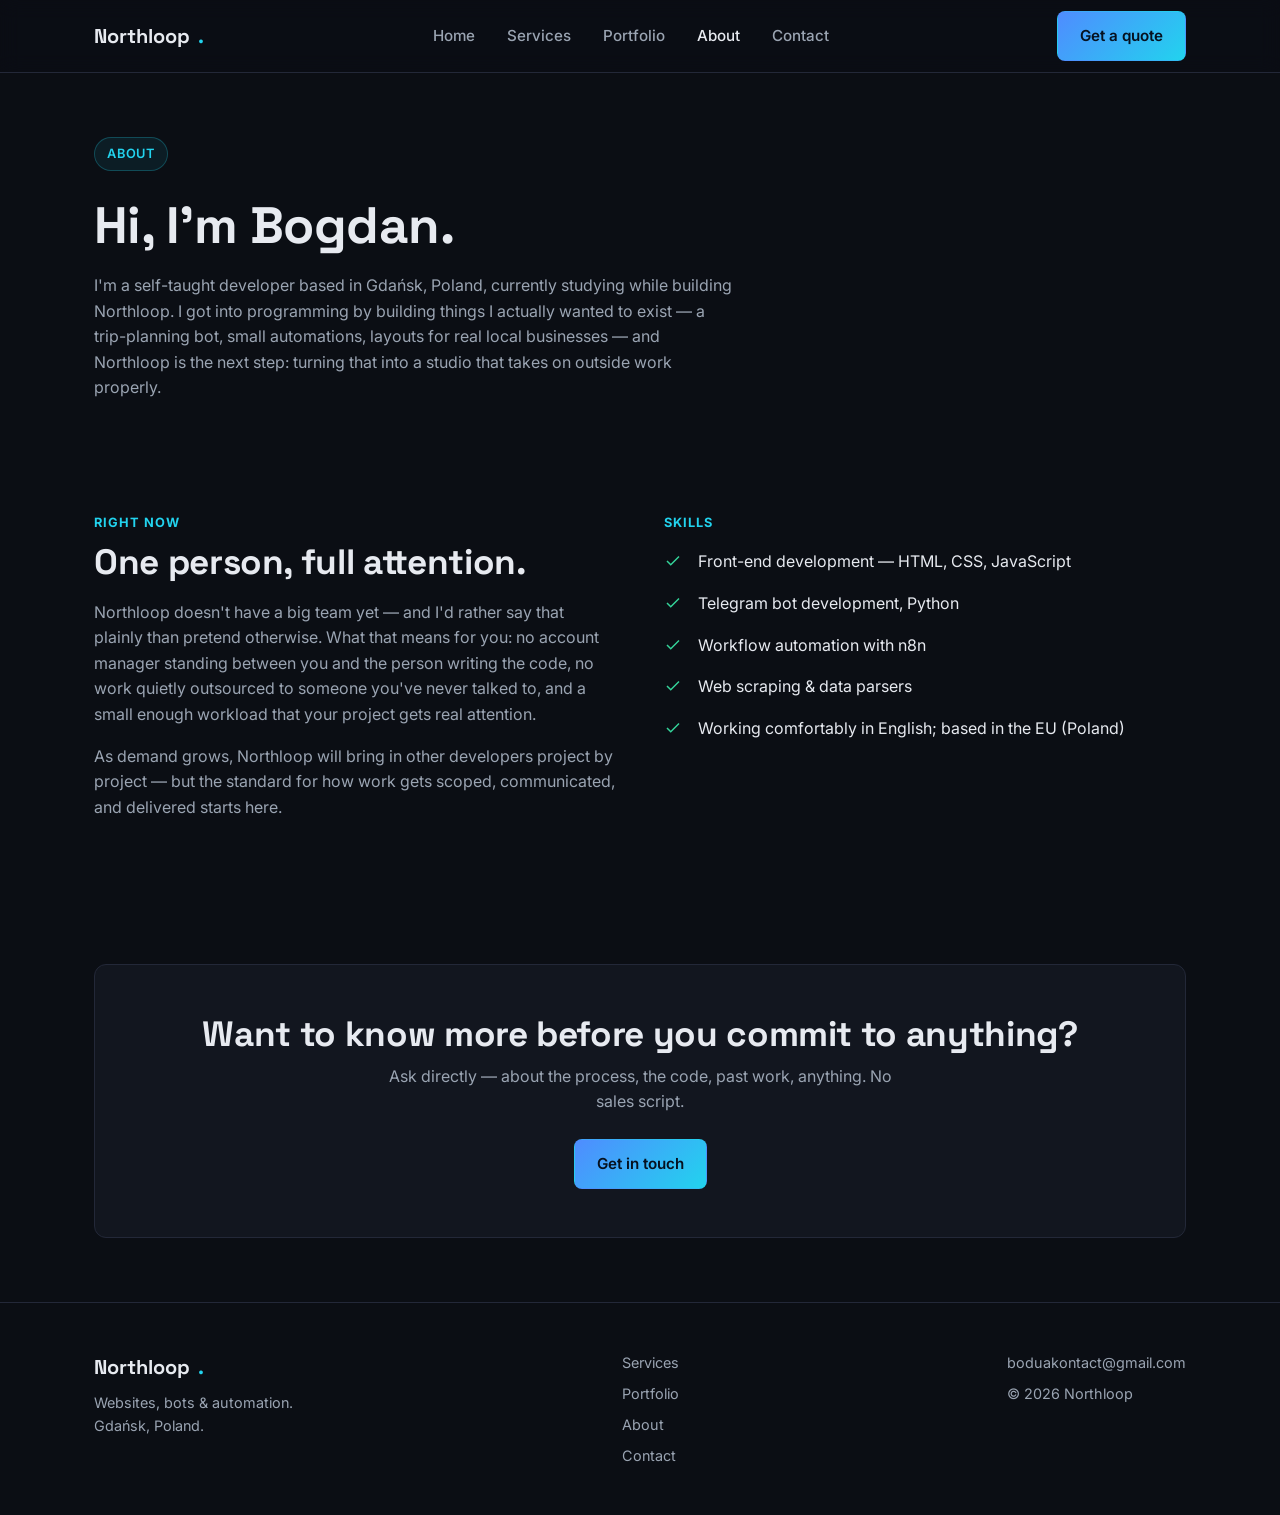
==== about.html @ 8e1c88f4 "Initial version of Northloop studio website" ====
<!DOCTYPE html>
<html lang="en">
<head>
  <meta charset="UTF-8">
  <meta name="viewport" content="width=device-width, initial-scale=1.0">
  <title>About — Northloop</title>
  <meta name="description" content="Northloop is run by Bogdan, a self-taught developer based in Gdańsk, Poland, building websites, bots, and automation for real businesses.">
  <link rel="icon" type="image/svg+xml" href="img/favicon.svg">
  <link rel="preconnect" href="https://fonts.googleapis.com">
  <link href="https://fonts.googleapis.com/css2?family=Space+Grotesk:wght@500;700&family=Inter:wght@400;500;600;700&display=swap" rel="stylesheet">
  <link rel="stylesheet" href="css/style.css">
</head>
<body>

  <header class="site-header">
    <div class="container nav-row">
      <a href="index.html" class="brand">Northloop<span class="dot">.</span></a>
      <nav class="main-nav" aria-label="Primary">
        <a href="index.html">Home</a>
        <a href="services.html">Services</a>
        <a href="portfolio.html">Portfolio</a>
        <a href="about.html" aria-current="page">About</a>
        <a href="contact.html">Contact</a>
      </nav>
      <a href="contact.html" class="btn btn-primary nav-cta">Get a quote</a>
      <button class="nav-toggle" aria-label="Toggle menu" aria-expanded="false">
        <svg width="20" height="20" viewBox="0 0 24 24" fill="none" stroke="currentColor" stroke-width="2" stroke-linecap="round"><line x1="3" y1="6" x2="21" y2="6"/><line x1="3" y1="12" x2="21" y2="12"/><line x1="3" y1="18" x2="21" y2="18"/></svg>
      </button>
    </div>
    <div class="mobile-menu container">
      <a href="index.html">Home</a>
      <a href="services.html">Services</a>
      <a href="portfolio.html">Portfolio</a>
      <a href="about.html">About</a>
      <a href="contact.html">Contact</a>
    </div>
  </header>

  <main>

    <section class="page-hero">
      <div class="container">
        <span class="eyebrow">About</span>
        <h1>Hi, I'm Bogdan.</h1>
        <p>I'm a self-taught developer based in Gdańsk, Poland, currently studying while building Northloop. I got into programming by building things I actually wanted to exist — a trip-planning bot, small automations, layouts for real local businesses — and Northloop is the next step: turning that into a studio that takes on outside work properly.</p>
      </div>
    </section>

    <section>
      <div class="container split">
        <div>
          <span class="kicker">Right now</span>
          <h2>One person, full attention.</h2>
          <p>Northloop doesn't have a big team yet — and I'd rather say that plainly than pretend otherwise. What that means for you: no account manager standing between you and the person writing the code, no work quietly outsourced to someone you've never talked to, and a small enough workload that your project gets real attention.</p>
          <p>As demand grows, Northloop will bring in other developers project by project — but the standard for how work gets scoped, communicated, and delivered starts here.</p>
        </div>
        <div>
          <span class="kicker">Skills</span>
          <ul class="list-check">
            <li><svg width="18" height="18" viewBox="0 0 24 24" fill="none" stroke="currentColor" stroke-width="2"><path d="M20 6L9 17l-5-5"/></svg><span>Front-end development — HTML, CSS, JavaScript</span></li>
            <li><svg width="18" height="18" viewBox="0 0 24 24" fill="none" stroke="currentColor" stroke-width="2"><path d="M20 6L9 17l-5-5"/></svg><span>Telegram bot development, Python</span></li>
            <li><svg width="18" height="18" viewBox="0 0 24 24" fill="none" stroke="currentColor" stroke-width="2"><path d="M20 6L9 17l-5-5"/></svg><span>Workflow automation with n8n</span></li>
            <li><svg width="18" height="18" viewBox="0 0 24 24" fill="none" stroke="currentColor" stroke-width="2"><path d="M20 6L9 17l-5-5"/></svg><span>Web scraping &amp; data parsers</span></li>
            <li><svg width="18" height="18" viewBox="0 0 24 24" fill="none" stroke="currentColor" stroke-width="2"><path d="M20 6L9 17l-5-5"/></svg><span>Working comfortably in English; based in the EU (Poland)</span></li>
          </ul>
        </div>
      </div>
    </section>

    <section>
      <div class="container">
        <div class="cta-band">
          <h2>Want to know more before you commit to anything?</h2>
          <p>Ask directly — about the process, the code, past work, anything. No sales script.</p>
          <div class="hero-actions" style="justify-content:center; margin-top: var(--space-4);">
            <a href="contact.html" class="btn btn-primary">Get in touch</a>
          </div>
        </div>
      </div>
    </section>

  </main>

  <footer class="site-footer">
    <div class="container footer-row">
      <div>
        <div class="brand" style="margin-bottom: 8px;">Northloop<span class="dot">.</span></div>
        <p style="margin:0;">Websites, bots &amp; automation.<br>Gdańsk, Poland.</p>
      </div>
      <nav aria-label="Footer">
        <p style="margin:0 0 8px;"><a href="services.html">Services</a></p>
        <p style="margin:0 0 8px;"><a href="portfolio.html">Portfolio</a></p>
        <p style="margin:0 0 8px;"><a href="about.html">About</a></p>
        <p style="margin:0;"><a href="contact.html">Contact</a></p>
      </nav>
      <div>
        <p style="margin:0;"><a href="mailto:boduakontact@gmail.com">boduakontact@gmail.com</a></p>
        <p style="margin:8px 0 0;">© <span data-year></span> Northloop</p>
      </div>
    </div>
  </footer>

  <script src="js/main.js"></script>
</body>
</html>
---- css/style.css ----
/* ==========================================================================
   Northloop — design tokens & base styles
   Dark, tech-forward, minimal. Mobile-first. WCAG AA contrast targets.
   ========================================================================== */

:root {
  /* Color tokens */
  --bg: #0b0e14;
  --bg-elevated: #12161f;
  --bg-elevated-2: #171c28;
  --border: #232838;
  --text: #e7eaf0;
  --text-muted: #9aa4b2;
  --accent: #4f8cff;
  --accent-2: #22d3ee;
  --accent-contrast: #06111f;
  --success: #34d399;
  --warning: #f5b942;

  /* Typography */
  --font-heading: "Space Grotesk", "Segoe UI", system-ui, sans-serif;
  --font-body: "Inter", "Segoe UI", system-ui, sans-serif;
  --fs-base: 16px;
  --lh-base: 1.6;

  /* Spacing scale (standard density) */
  --space-1: 4px;
  --space-2: 8px;
  --space-3: 16px;
  --space-4: 24px;
  --space-5: 32px;
  --space-6: 48px;
  --space-7: 64px;
  --space-8: 96px;

  /* Layout */
  --content-max: 1140px;
  --radius: 12px;
  --radius-sm: 8px;

  /* Motion */
  --ease: cubic-bezier(0.2, 0.8, 0.2, 1);
  --dur: 200ms;
}

@media (prefers-reduced-motion: reduce) {
  * { animation-duration: 0.001ms !important; animation-iteration-count: 1 !important; transition-duration: 0.001ms !important; }
}

* { box-sizing: border-box; }
html { scroll-behavior: smooth; }

body {
  margin: 0;
  background: var(--bg);
  color: var(--text);
  font-family: var(--font-body);
  font-size: var(--fs-base);
  line-height: var(--lh-base);
  -webkit-font-smoothing: antialiased;
}

img, svg { max-width: 100%; display: block; }

h1, h2, h3, h4 {
  font-family: var(--font-heading);
  line-height: 1.2;
  margin: 0 0 var(--space-3);
  letter-spacing: -0.01em;
}

h1 { font-size: clamp(2rem, 5vw, 3.2rem); }
h2 { font-size: clamp(1.5rem, 3.2vw, 2.2rem); }
h3 { font-size: 1.25rem; }

p { margin: 0 0 var(--space-3); color: var(--text-muted); }

a {
  color: var(--accent-2);
  text-decoration: none;
  transition: color var(--dur) var(--ease);
}
a:hover, a:focus-visible { color: var(--accent); }

a:focus-visible,
button:focus-visible,
input:focus-visible,
textarea:focus-visible {
  outline: 2px solid var(--accent-2);
  outline-offset: 2px;
  border-radius: var(--radius-sm);
}

.container {
  width: 100%;
  max-width: var(--content-max);
  margin: 0 auto;
  padding: 0 var(--space-4);
}

section { padding: var(--space-7) 0; }

/* ---------- Buttons ---------- */
.btn {
  display: inline-flex;
  align-items: center;
  justify-content: center;
  gap: var(--space-2);
  min-height: 44px;
  padding: 12px 22px;
  border-radius: var(--radius-sm);
  font-family: var(--font-body);
  font-weight: 600;
  font-size: 0.95rem;
  border: 1px solid transparent;
  cursor: pointer;
  transition: transform var(--dur) var(--ease), background var(--dur) var(--ease), border-color var(--dur) var(--ease);
}
.btn:active { transform: translateY(1px); }

.btn-primary {
  background: linear-gradient(135deg, var(--accent), var(--accent-2));
  color: var(--accent-contrast);
}
.btn-primary:hover { filter: brightness(1.08); }

.btn-secondary {
  background: transparent;
  color: var(--text);
  border-color: var(--border);
}
.btn-secondary:hover { border-color: var(--accent-2); color: var(--accent-2); }

/* ---------- Header / nav ---------- */
header.site-header {
  position: sticky;
  top: 0;
  z-index: 50;
  background: rgba(11, 14, 20, 0.85);
  backdrop-filter: blur(10px);
  border-bottom: 1px solid var(--border);
}

.nav-row {
  display: flex;
  align-items: center;
  justify-content: space-between;
  min-height: 72px;
}

.brand {
  font-family: var(--font-heading);
  font-weight: 700;
  font-size: 1.25rem;
  color: var(--text);
  display: flex;
  align-items: center;
  gap: var(--space-2);
}
.brand:hover { color: var(--text); }
.brand .dot { color: var(--accent-2); }

nav.main-nav {
  display: none;
  gap: var(--space-5);
}

nav.main-nav a {
  color: var(--text-muted);
  font-weight: 500;
  font-size: 0.95rem;
  padding: var(--space-2) 0;
}
nav.main-nav a:hover,
nav.main-nav a[aria-current="page"] { color: var(--text); }

.nav-cta { display: none; }

.nav-toggle {
  display: inline-flex;
  align-items: center;
  justify-content: center;
  width: 44px;
  height: 44px;
  background: transparent;
  border: 1px solid var(--border);
  border-radius: var(--radius-sm);
  color: var(--text);
}

.mobile-menu {
  display: none;
  border-top: 1px solid var(--border);
  padding: var(--space-3) 0 var(--space-4);
}
.mobile-menu.open { display: block; }
.mobile-menu a {
  display: block;
  padding: var(--space-3) 0;
  color: var(--text);
  font-weight: 500;
  border-bottom: 1px solid var(--border);
}
.mobile-menu a:last-child { border-bottom: none; }

@media (min-width: 860px) {
  nav.main-nav { display: flex; }
  .nav-cta { display: inline-flex; }
  .nav-toggle { display: none; }
  .mobile-menu { display: none !important; }
}

/* ---------- Hero ---------- */
.hero {
  padding: var(--space-8) 0 var(--space-7);
  background:
    radial-gradient(600px 300px at 15% 0%, rgba(79, 140, 255, 0.18), transparent 60%),
    radial-gradient(500px 260px at 100% 20%, rgba(34, 211, 238, 0.12), transparent 60%);
}

.eyebrow {
  display: inline-flex;
  align-items: center;
  gap: var(--space-2);
  font-size: 0.8rem;
  font-weight: 600;
  letter-spacing: 0.06em;
  text-transform: uppercase;
  color: var(--accent-2);
  background: rgba(34, 211, 238, 0.08);
  border: 1px solid rgba(34, 211, 238, 0.25);
  padding: 6px 12px;
  border-radius: 999px;
  margin-bottom: var(--space-4);
}

.hero-lede {
  font-size: 1.15rem;
  max-width: 620px;
}

.hero-actions {
  display: flex;
  flex-wrap: wrap;
  gap: var(--space-3);
  margin-top: var(--space-5);
}

/* ---------- Stack strip ---------- */
.stack-strip {
  padding: var(--space-5) 0;
  border-top: 1px solid var(--border);
  border-bottom: 1px solid var(--border);
}
.stack-strip .label {
  font-size: 0.8rem;
  text-transform: uppercase;
  letter-spacing: 0.08em;
  color: var(--text-muted);
  margin-bottom: var(--space-3);
}
.stack-grid {
  display: flex;
  flex-wrap: wrap;
  gap: var(--space-3);
}
.stack-chip {
  display: inline-flex;
  align-items: center;
  gap: var(--space-2);
  padding: 8px 14px;
  border: 1px solid var(--border);
  border-radius: 999px;
  font-size: 0.85rem;
  color: var(--text-muted);
  background: var(--bg-elevated);
}

/* ---------- Cards / grid ---------- */
.grid {
  display: grid;
  gap: var(--space-4);
  grid-template-columns: 1fr;
}
@media (min-width: 700px) {
  .grid.cols-3 { grid-template-columns: repeat(3, 1fr); }
  .grid.cols-2 { grid-template-columns: repeat(2, 1fr); }
}

.card {
  background: var(--bg-elevated);
  border: 1px solid var(--border);
  border-radius: var(--radius);
  padding: var(--space-5);
  transition: border-color var(--dur) var(--ease), transform var(--dur) var(--ease);
}
.card:hover { border-color: rgba(79, 140, 255, 0.4); transform: translateY(-2px); }

.card-icon {
  width: 44px;
  height: 44px;
  border-radius: var(--radius-sm);
  background: rgba(79, 140, 255, 0.12);
  color: var(--accent-2);
  display: flex;
  align-items: center;
  justify-content: center;
  margin-bottom: var(--space-3);
}

.tag {
  display: inline-block;
  font-size: 0.72rem;
  font-weight: 700;
  letter-spacing: 0.04em;
  text-transform: uppercase;
  padding: 4px 10px;
  border-radius: 999px;
  background: rgba(52, 211, 153, 0.12);
  color: var(--success);
  border: 1px solid rgba(52, 211, 153, 0.3);
}
.tag.tag-demo {
  background: rgba(245, 185, 66, 0.12);
  color: var(--warning);
  border-color: rgba(245, 185, 66, 0.3);
}
.tag.tag-muted {
  background: rgba(154, 164, 178, 0.1);
  color: var(--text-muted);
  border-color: var(--border);
}

/* ---------- Process steps ---------- */
.steps {
  display: grid;
  gap: var(--space-4);
  grid-template-columns: 1fr;
  counter-reset: step;
}
@media (min-width: 700px) { .steps { grid-template-columns: repeat(4, 1fr); } }
.step {
  position: relative;
  padding-top: var(--space-6);
}
.step::before {
  counter-increment: step;
  content: counter(step);
  position: absolute;
  top: 0;
  left: 0;
  width: 40px;
  height: 40px;
  border-radius: 50%;
  border: 1px solid var(--border);
  background: var(--bg-elevated);
  color: var(--accent-2);
  font-family: var(--font-heading);
  font-weight: 700;
  display: flex;
  align-items: center;
  justify-content: center;
}

/* ---------- Portfolio mock frame (placeholder visuals, no fake screenshots) --- */
.mock-frame {
  border-radius: var(--radius);
  overflow: hidden;
  border: 1px solid var(--border);
  background: var(--bg-elevated-2);
  margin-bottom: var(--space-4);
}
.mock-bar {
  display: flex;
  gap: 6px;
  padding: 10px 12px;
  border-bottom: 1px solid var(--border);
}
.mock-bar span {
  width: 10px; height: 10px; border-radius: 50%;
  background: var(--border);
}
.mock-body {
  padding: var(--space-5);
  min-height: 140px;
  display: flex;
  align-items: center;
  justify-content: center;
}
.mock-body svg { width: 100%; height: 100px; }

/* ---------- Section helpers ---------- */
.section-head {
  max-width: 680px;
  margin-bottom: var(--space-6);
}
.kicker {
  color: var(--accent-2);
  font-weight: 700;
  font-size: 0.8rem;
  letter-spacing: 0.08em;
  text-transform: uppercase;
  margin-bottom: var(--space-2);
  display: block;
}

.split {
  display: grid;
  gap: var(--space-6);
  grid-template-columns: 1fr;
  align-items: start;
}
@media (min-width: 860px) { .split { grid-template-columns: 1fr 1fr; } }

.list-check { list-style: none; padding: 0; margin: 0; }
.list-check li {
  display: flex;
  gap: var(--space-3);
  align-items: flex-start;
  padding: var(--space-2) 0;
  color: var(--text);
}
.list-check li svg { flex-shrink: 0; color: var(--success); margin-top: 3px; }

/* ---------- Footer ---------- */
footer.site-footer {
  border-top: 1px solid var(--border);
  padding: var(--space-6) 0;
  color: var(--text-muted);
  font-size: 0.9rem;
}
.footer-row {
  display: flex;
  flex-wrap: wrap;
  justify-content: space-between;
  gap: var(--space-4);
}
footer.site-footer a { color: var(--text-muted); }
footer.site-footer a:hover { color: var(--accent-2); }

/* ---------- Forms ---------- */
.field { margin-bottom: var(--space-4); }
label {
  display: block;
  font-weight: 600;
  font-size: 0.9rem;
  margin-bottom: var(--space-2);
  color: var(--text);
}
input, textarea, select {
  width: 100%;
  min-height: 44px;
  padding: 10px 14px;
  background: var(--bg-elevated);
  border: 1px solid var(--border);
  border-radius: var(--radius-sm);
  color: var(--text);
  font-family: var(--font-body);
  font-size: 1rem;
}
textarea { min-height: 140px; resize: vertical; }
input::placeholder, textarea::placeholder { color: var(--text-muted); opacity: 0.8; }
.hint { font-size: 0.85rem; margin-top: var(--space-2); color: var(--text-muted); }
.form-note {
  border: 1px dashed var(--border);
  border-radius: var(--radius-sm);
  padding: var(--space-3);
  font-size: 0.85rem;
  color: var(--text-muted);
  margin-top: var(--space-4);
}

/* ---------- Page hero (secondary pages) ---------- */
.page-hero { padding: var(--space-7) 0 var(--space-5); }
.page-hero p { max-width: 640px; }

.cta-band {
  background: var(--bg-elevated);
  border: 1px solid var(--border);
  border-radius: var(--radius);
  padding: var(--space-6);
  text-align: center;
}
.cta-band h2 { margin-bottom: var(--space-2); }
.cta-band p { max-width: 520px; margin-inline: auto; }
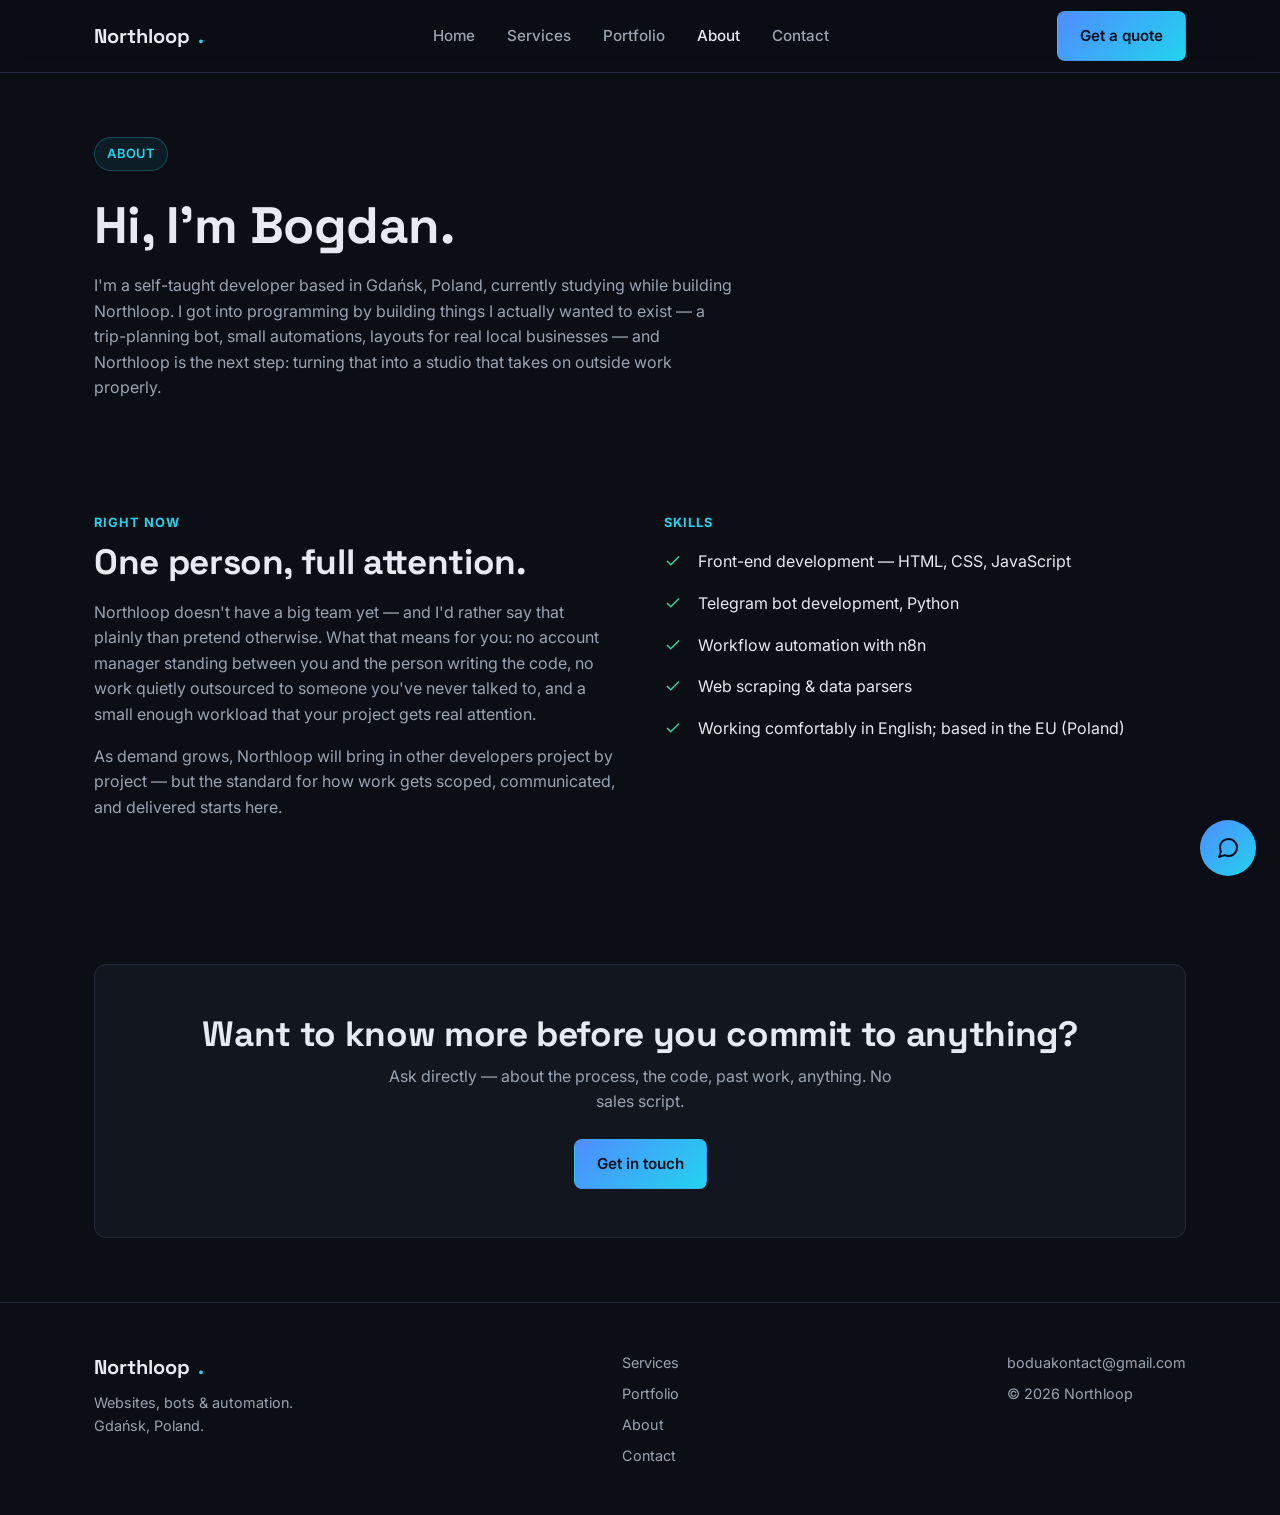
==== commit a5252e26: "Add demo chat widget UI to all pages Floating chat button + panel with mock canned replies. Interfac" ====
--- a/about.html
+++ b/about.html
@@ -100,6 +100,42 @@
     </div>
   </footer>
 
+  <!-- Chat widget (demo — interface only, not wired to a live bot yet) -->
+  <div class="chat-widget" id="chatWidget">
+    <button class="chat-toggle" id="chatToggle" type="button" aria-expanded="false" aria-controls="chatPanel" aria-label="Open chat">
+      <svg class="icon-chat" width="24" height="24" viewBox="0 0 24 24" fill="none" stroke="currentColor" stroke-width="2" stroke-linecap="round" stroke-linejoin="round"><path d="M21 11.5a8.38 8.38 0 0 1-.9 3.8 8.5 8.5 0 0 1-7.6 4.7 8.38 8.38 0 0 1-3.8-.9L3 21l1.9-5.7a8.38 8.38 0 0 1-.9-3.8 8.5 8.5 0 0 1 4.7-7.6 8.38 8.38 0 0 1 3.8-.9h.5a8.48 8.48 0 0 1 8 8v.5z"/></svg>
+      <svg class="icon-close" width="22" height="22" viewBox="0 0 24 24" fill="none" stroke="currentColor" stroke-width="2" stroke-linecap="round" stroke-linejoin="round"><line x1="18" y1="6" x2="6" y2="18"/><line x1="6" y1="6" x2="18" y2="18"/></svg>
+    </button>
+
+    <div class="chat-panel" id="chatPanel" role="dialog" aria-label="Northloop chat" aria-hidden="true">
+      <div class="chat-header">
+        <div class="chat-header-info">
+          <span class="chat-avatar">N</span>
+          <div>
+            <p class="chat-title">Northloop Bot</p>
+            <span class="tag tag-demo">Demo</span>
+          </div>
+        </div>
+        <button class="chat-close" id="chatClose" type="button" aria-label="Close chat">
+          <svg width="18" height="18" viewBox="0 0 24 24" fill="none" stroke="currentColor" stroke-width="2" stroke-linecap="round" stroke-linejoin="round"><line x1="18" y1="6" x2="6" y2="18"/><line x1="6" y1="6" x2="18" y2="18"/></svg>
+        </button>
+      </div>
+
+      <div class="chat-messages" id="chatMessages" aria-live="polite">
+        <div class="chat-msg chat-msg-bot">Hi 👋 This is a preview of a chatbot Northloop could build for your site.</div>
+        <div class="chat-msg chat-msg-bot">Try typing something — replies here are pre-written for now, but a real version would connect to your bookings, FAQs, or CRM.</div>
+      </div>
+
+      <form class="chat-input-row" id="chatForm">
+        <input type="text" id="chatInput" placeholder="Type a message…" autocomplete="off" aria-label="Message">
+        <button type="submit" class="chat-send" aria-label="Send message">
+          <svg width="18" height="18" viewBox="0 0 24 24" fill="none" stroke="currentColor" stroke-width="2" stroke-linecap="round" stroke-linejoin="round"><line x1="22" y1="2" x2="11" y2="13"/><polygon points="22 2 15 22 11 13 2 9 22 2"/></svg>
+        </button>
+      </form>
+      <p class="chat-note">Demo interface — not connected to a live bot yet.</p>
+    </div>
+  </div>
+
   <script src="js/main.js"></script>
 </body>
 </html>
--- a/css/style.css
+++ b/css/style.css
@@ -483,3 +483,157 @@
 }
 .cta-band h2 { margin-bottom: var(--space-2); }
 .cta-band p { max-width: 520px; margin-inline: auto; }
+
+/* ---------- Chat widget (demo) ---------- */
+.chat-widget {
+  position: fixed;
+  right: var(--space-4);
+  bottom: var(--space-4);
+  z-index: 90;
+}
+
+.chat-toggle {
+  width: 56px;
+  height: 56px;
+  border-radius: 50%;
+  border: none;
+  cursor: pointer;
+  display: flex;
+  align-items: center;
+  justify-content: center;
+  background: linear-gradient(135deg, var(--accent), var(--accent-2));
+  color: var(--accent-contrast);
+  transition: transform var(--dur) var(--ease), filter var(--dur) var(--ease);
+}
+.chat-toggle:hover { filter: brightness(1.08); transform: translateY(-2px); }
+.chat-toggle:active { transform: translateY(0); }
+.chat-toggle .icon-close { display: none; }
+.chat-widget.open .chat-toggle .icon-chat { display: none; }
+.chat-widget.open .chat-toggle .icon-close { display: block; }
+
+.chat-panel {
+  position: absolute;
+  right: 0;
+  bottom: calc(56px + var(--space-3));
+  width: min(340px, calc(100vw - 32px));
+  max-height: min(480px, calc(100vh - 140px));
+  display: flex;
+  flex-direction: column;
+  background: var(--bg-elevated-2);
+  border: 1px solid var(--border);
+  border-radius: var(--radius);
+  overflow: hidden;
+  opacity: 0;
+  transform: translateY(12px) scale(0.98);
+  pointer-events: none;
+  transition: opacity var(--dur) var(--ease), transform var(--dur) var(--ease);
+}
+.chat-widget.open .chat-panel {
+  opacity: 1;
+  transform: translateY(0) scale(1);
+  pointer-events: auto;
+}
+
+.chat-header {
+  display: flex;
+  align-items: center;
+  justify-content: space-between;
+  padding: var(--space-3) var(--space-4);
+  border-bottom: 1px solid var(--border);
+  flex-shrink: 0;
+}
+.chat-header-info { display: flex; align-items: center; gap: var(--space-3); }
+.chat-avatar {
+  width: 36px;
+  height: 36px;
+  border-radius: 50%;
+  background: rgba(79, 140, 255, 0.15);
+  color: var(--accent-2);
+  display: flex;
+  align-items: center;
+  justify-content: center;
+  font-family: var(--font-heading);
+  font-weight: 700;
+  flex-shrink: 0;
+}
+.chat-title { margin: 0; font-weight: 600; font-size: 0.95rem; }
+.chat-header-info .tag { margin-top: 4px; }
+.chat-close {
+  background: none;
+  border: none;
+  color: var(--text-muted);
+  cursor: pointer;
+  display: flex;
+  align-items: center;
+  justify-content: center;
+  width: 32px;
+  height: 32px;
+  border-radius: var(--radius-sm);
+  transition: background var(--dur) var(--ease), color var(--dur) var(--ease);
+  flex-shrink: 0;
+}
+.chat-close:hover { background: var(--bg-elevated); color: var(--text); }
+
+.chat-messages {
+  flex: 1;
+  overflow-y: auto;
+  padding: var(--space-4);
+  display: flex;
+  flex-direction: column;
+  gap: var(--space-3);
+}
+.chat-msg {
+  max-width: 85%;
+  padding: 10px 14px;
+  border-radius: var(--radius-sm);
+  font-size: 0.9rem;
+  line-height: 1.5;
+}
+.chat-msg-bot {
+  align-self: flex-start;
+  background: var(--bg-elevated);
+  border: 1px solid var(--border);
+  color: var(--text);
+}
+.chat-msg-user {
+  align-self: flex-end;
+  background: linear-gradient(135deg, var(--accent), var(--accent-2));
+  color: var(--accent-contrast);
+}
+
+.chat-input-row {
+  display: flex;
+  gap: var(--space-2);
+  padding: var(--space-3);
+  border-top: 1px solid var(--border);
+  flex-shrink: 0;
+}
+.chat-input-row input { min-height: 40px; font-size: 0.9rem; }
+.chat-send {
+  width: 40px;
+  height: 40px;
+  flex-shrink: 0;
+  border-radius: var(--radius-sm);
+  border: none;
+  cursor: pointer;
+  display: flex;
+  align-items: center;
+  justify-content: center;
+  background: linear-gradient(135deg, var(--accent), var(--accent-2));
+  color: var(--accent-contrast);
+  transition: filter var(--dur) var(--ease);
+}
+.chat-send:hover { filter: brightness(1.08); }
+
+.chat-note {
+  margin: 0;
+  padding: var(--space-2) var(--space-4) var(--space-3);
+  font-size: 0.72rem;
+  color: var(--text-muted);
+  text-align: center;
+  flex-shrink: 0;
+}
+
+@media (max-width: 480px) {
+  .chat-panel { width: calc(100vw - 24px); right: -6px; }
+}
